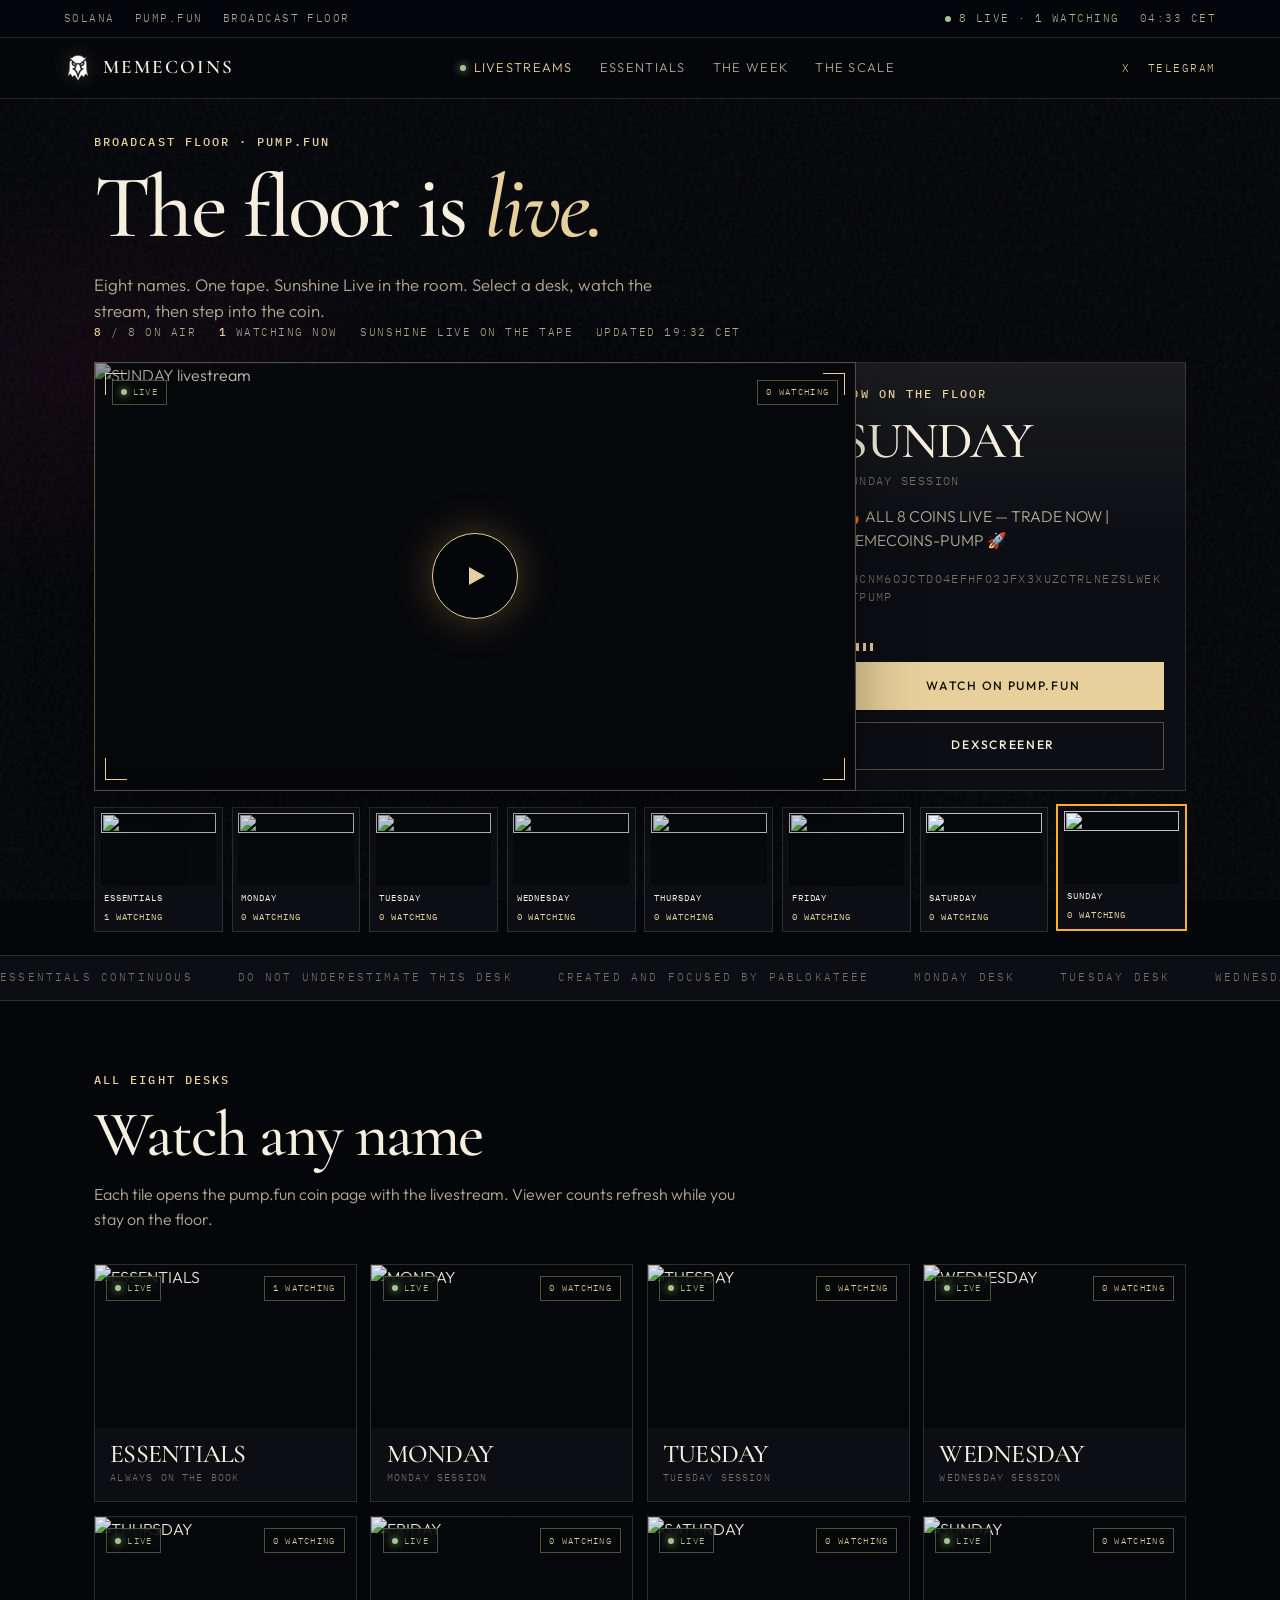
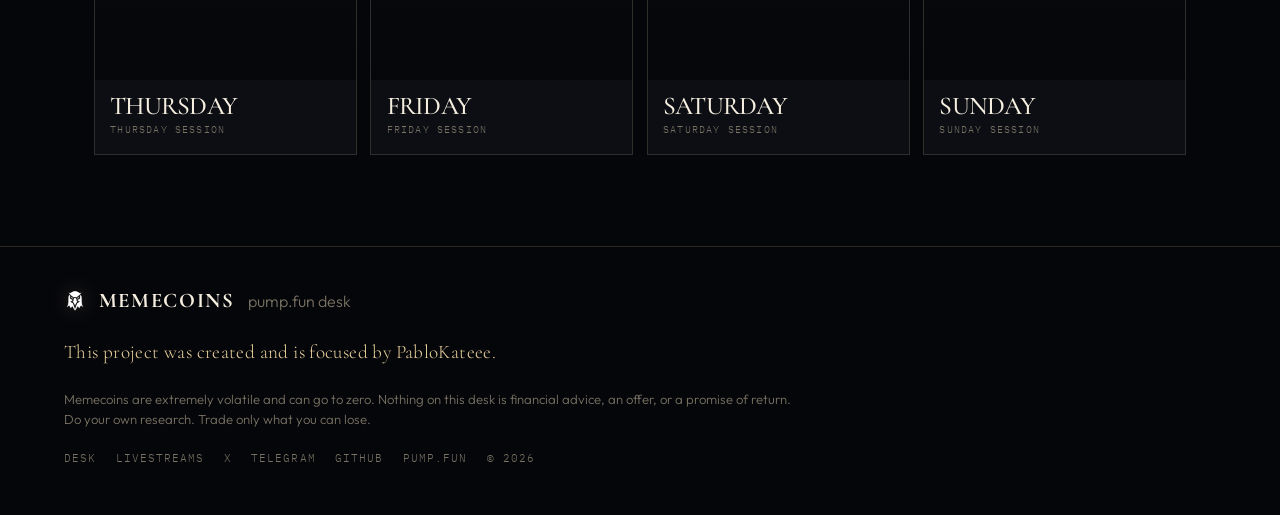
==== livestreams.html @ 0d6e2554 "Put all eight livestreams on the desk, with a broadcast floor and live viewers. Co-authored-by: Curs" ====
<!DOCTYPE html>
<html lang="en">
<head>
  <meta charset="utf-8">
  <meta name="viewport" content="width=device-width, initial-scale=1, viewport-fit=cover">
  <title>Livestreams — MEMECOINS broadcast floor</title>
  <meta name="description" content="All eight MEMECOINS livestreams on pump.fun. ESSENTIALS and the seven-day desk, with live viewers.">
  <meta name="theme-color" content="#05060a">
  <meta property="og:title" content="MEMECOINS — The floor is live">
  <meta property="og:description" content="Eight names on air. Watch the desk, then trade the coin.">
  <meta property="og:type" content="website">
  <meta property="og:image" content="assets/img/coins/essentials.jpg">
  <meta name="twitter:card" content="summary_large_image">
  <link rel="icon" href="assets/img/eagle.png" type="image/png">
  <link rel="preconnect" href="https://fonts.googleapis.com">
  <link rel="preconnect" href="https://fonts.gstatic.com" crossorigin>
  <link href="https://fonts.googleapis.com/css2?family=Cormorant+Garamond:ital,wght@0,500;0,600;1,500;1,600&family=IBM+Plex+Mono:wght@400;500&family=Outfit:wght@300;400;500;600&display=swap" rel="stylesheet">
  <link rel="stylesheet" href="assets/css/site.css?v=23">
</head>
<body class="page-live">
  <div class="grain" aria-hidden="true"></div>

  <div class="topbar">
    <span>Solana</span>
    <span>pump.fun</span>
    <span>Broadcast floor</span>
    <span class="topbar-live" id="topbar-live"><i></i> Desk open</span>
    <time id="clock" datetime="">--:-- CET</time>
  </div>

  <header class="nav">
    <a class="mark" href="index.html">
      <img class="eagle" src="assets/img/eagle.png" alt="" width="28" height="28">
      <span>MEMECOINS</span>
    </a>
    <nav class="nav-links" aria-label="Desk">
      <a class="nav-live is-on" href="livestreams.html" aria-current="page">Livestreams</a>
      <a href="index.html#essentials">Essentials</a>
      <a href="index.html#week">The week</a>
      <a href="index.html#scale">The scale</a>
    </nav>
    <div class="nav-socials">
      <a href="https://x.com/coinspumpgithub" target="_blank" rel="noopener">X</a>
      <a href="https://t.me/memecoinspump" target="_blank" rel="noopener">Telegram</a>
    </div>
  </header>

  <main id="top">
    <section class="floor-hero" id="floor">
      <p class="kicker">Broadcast floor · pump.fun</p>
      <h1>The floor is <em>live.</em></h1>
      <p class="lede">Eight names. One tape. Sunshine Live in the room. Select a desk, watch the stream, then step into the coin.</p>
      <div class="floor-tally" id="floor-tally"></div>
      <div class="floor-stage" id="floor-stage"></div>
      <div class="floor-rail" id="floor-rail" role="tablist" aria-label="Select a livestream"></div>
    </section>

    <div class="ticker" aria-hidden="true">
      <div class="ticker-track" id="ticker-track"></div>
    </div>

    <section class="panel live-panel">
      <div class="panel-head">
        <p class="kicker">All eight desks</p>
        <h2>Watch any name</h2>
        <p class="panel-lead">Each tile opens the pump.fun coin page with the livestream. Viewer counts refresh while you stay on the floor.</p>
      </div>
      <div class="live-strip floor-grid" id="floor-grid"></div>
    </section>
  </main>

  <footer class="foot">
    <div class="foot-brand">
      <img class="eagle" src="assets/img/eagle.png" alt="" width="22" height="22">
      <strong>MEMECOINS</strong>
      <span>pump.fun desk</span>
    </div>
    <p class="founder">This project was created and is focused by PabloKateee.</p>
    <p class="legal">Memecoins are extremely volatile and can go to zero. Nothing on this desk is financial advice, an offer, or a promise of return. Do your own research. Trade only what you can lose.</p>
    <div class="foot-meta">
      <a href="index.html">Desk</a>
      <a href="livestreams.html">Livestreams</a>
      <a href="https://x.com/coinspumpgithub" target="_blank" rel="noopener">X</a>
      <a href="https://t.me/memecoinspump" target="_blank" rel="noopener">Telegram</a>
      <a href="https://github.com/MEMECOINS-pump" target="_blank" rel="noopener">GitHub</a>
      <a href="https://pump.fun" rel="noopener">pump.fun</a>
      <span>© <span id="year"></span></span>
    </div>
  </footer>

  <script src="assets/js/site.js?v=23"></script>
</body>
</html>
---- assets/css/site.css ----
:root {
  --bg: #05060a;
  --bg-2: #0c0e14;
  --bg-3: #12151d;
  --line: rgba(232, 208, 156, 0.16);
  --line-strong: rgba(232, 208, 156, 0.34);
  --gold: #e8d09c;
  --gold-2: #c4a15a;
  --ink: #f6efe0;
  --muted: #b3aa96;
  --dim: #7a7364;
  --live: #a6c48d;
  --serif: "Cormorant Garamond", Georgia, serif;
  --sans: "Outfit", system-ui, sans-serif;
  --mono: "IBM Plex Mono", ui-monospace, monospace;
  --max: 1220px;
  --ease: cubic-bezier(0.22, 1, 0.36, 1);
}

*,
*::before,
*::after { box-sizing: border-box; }

html {
  scroll-behavior: smooth;
  scroll-padding-top: 88px;
  color-scheme: dark;
  overflow-x: hidden;
  overscroll-behavior-x: none;
  -webkit-text-size-adjust: 100%;
  text-size-adjust: 100%;
}

body {
  margin: 0;
  width: 100%;
  max-width: 100%;
  min-height: 100vh;
  overflow-x: hidden;
  overscroll-behavior-x: none;
  touch-action: pan-y pinch-zoom;
  background:
    radial-gradient(900px 520px at 80% 12%, rgba(232, 193, 90, 0.1), transparent 46%),
    radial-gradient(700px 480px at 8% 0%, rgba(255, 61, 154, 0.05), transparent 42%),
    var(--bg);
  color: var(--ink);
  font-family: var(--sans);
  font-weight: 300;
  line-height: 1.55;
  font-synthesis: none;
}

.grain {
  position: fixed;
  inset: 0;
  pointer-events: none;
  z-index: 1;
  opacity: 0.045;
  background-image: url("data:image/svg+xml,%3Csvg viewBox='0 0 200 200' xmlns='http://www.w3.org/2000/svg'%3E%3Cfilter id='n'%3E%3CfeTurbulence type='fractalNoise' baseFrequency='.8' numOctaves='3' stitchTiles='stitch'/%3E%3C/filter%3E%3Crect width='100%25' height='100%25' filter='url(%23n)'/%3E%3C/svg%3E");
}

img { display: block; max-width: 100%; }
a { color: inherit; text-decoration: none; }
button { font-family: inherit; cursor: pointer; }

:focus-visible {
  outline: 1px solid var(--gold);
  outline-offset: 3px;
}
h1, h2, h3 { margin: 0; font-family: var(--serif); font-weight: 500; letter-spacing: -0.03em; }
p { margin: 0; }

::selection {
  background: rgba(232, 208, 156, 0.28);
  color: var(--ink);
}

.kicker {
  margin: 0 0 1rem;
  color: var(--gold);
  font-family: var(--mono);
  font-size: 0.72rem;
  font-weight: 500;
  letter-spacing: 0.18em;
  text-transform: uppercase;
}

.topbar,
.nav,
main,
.foot { position: relative; z-index: 2; }

.topbar {
  display: flex;
  align-items: center;
  gap: 1.25rem;
  padding: 0.65rem 5vw;
  border-bottom: 1px solid var(--line);
  background: #04050a;
  color: var(--muted);
  font-family: var(--mono);
  font-size: 0.66rem;
  letter-spacing: 0.14em;
  text-transform: uppercase;
}

.topbar-live {
  display: inline-flex;
  align-items: center;
  gap: 0.45rem;
  margin-left: auto;
  color: var(--live);
}

.topbar-live i {
  width: 6px;
  height: 6px;
  border-radius: 50%;
  background: var(--live);
  animation: pulse 2.2s var(--ease) infinite;
}

.topbar time { color: var(--muted); }

@keyframes pulse {
  0% { box-shadow: 0 0 0 0 rgba(166, 196, 141, 0.5); }
  70% { box-shadow: 0 0 0 7px rgba(166, 196, 141, 0); }
  100% { box-shadow: 0 0 0 0 rgba(166, 196, 141, 0); }
}

.nav {
  position: sticky;
  top: 0;
  z-index: 20;
  display: flex;
  align-items: center;
  justify-content: space-between;
  gap: 1.5rem;
  padding: 0.95rem 5vw;
  border-bottom: 1px solid var(--line);
  background: rgba(5, 6, 10, 0.84);
  backdrop-filter: blur(18px);
}

.mark {
  display: flex;
  align-items: center;
  gap: 0.7rem;
  font-family: var(--serif);
  font-size: 1.2rem;
  font-weight: 600;
  letter-spacing: 0.1em;
}

.mark img { width: 28px; height: 28px; }

.eagle {
  display: block;
  object-fit: contain;
  filter: drop-shadow(0 0 10px rgba(232, 208, 156, 0.28));
}

.eagle-sm { width: 16px; height: 16px; }
.eagle-lg {
  width: 42px;
  height: 42px;
  margin: 0 auto 1rem;
}
.eagle-watermark {
  position: absolute;
  top: 1.1rem;
  right: 1.1rem;
  width: 36px;
  height: 36px;
  opacity: 0.55;
}

.nav-links { display: flex; gap: 1.7rem; }

.nav-links a {
  color: var(--muted);
  font-size: 0.8rem;
  letter-spacing: 0.1em;
  text-transform: uppercase;
}

.nav-links a:hover,
.nav-links a.is-on { color: var(--gold); }

.nav-live::before {
  content: "";
  display: inline-block;
  width: 6px;
  height: 6px;
  margin-right: 0.45rem;
  border-radius: 50%;
  background: var(--live);
  box-shadow: 0 0 8px var(--live);
  vertical-align: 1px;
  animation: pulse 2.2s var(--ease) infinite;
}

.nav-socials,
.hero-socials {
  display: flex;
  flex-wrap: wrap;
  gap: 1.1rem;
}

.nav-socials a,
.hero-socials a {
  color: var(--gold);
  font-family: var(--mono);
  font-size: 0.68rem;
  letter-spacing: 0.14em;
  text-transform: uppercase;
}

.nav-socials a:hover,
.hero-socials a:hover { color: var(--ink); }

.hero-socials {
  justify-content: center;
  margin-top: 1.2rem;
}

.hero {
  display: grid;
  justify-items: center;
  gap: 2rem;
  width: 100%;
  max-width: var(--max);
  margin: 0 auto;
  padding: 2.4rem 5vw 2.2rem;
  text-align: center;
}

.hero-copy { max-width: 740px; }

.lede { margin-left: auto; margin-right: auto; }

.hero-actions { justify-content: center; }

.hero h1 {
  font-size: clamp(3.1rem, 7vw, 6rem);
  line-height: 0.92;
}

.hero h1 em {
  display: block;
  margin-top: 0.08em;
  font-style: italic;
  color: var(--gold);
}

.lede {
  max-width: 38rem;
  margin-top: 1.4rem;
  color: var(--muted);
  font-size: 1.05rem;
}

.session-hud {
  display: flex;
  flex-wrap: wrap;
  justify-content: center;
  gap: 0.75rem 1.3rem;
  margin-top: 1.6rem;
  padding: 0.85rem 1.1rem;
  border: 1px solid var(--line);
  background: rgba(12, 14, 20, 0.72);
  color: #e7decd;
  font-family: var(--mono);
  font-size: 0.68rem;
  letter-spacing: 0.14em;
  text-transform: uppercase;
}

.session-hud-live {
  display: inline-flex;
  align-items: center;
  gap: 0.45rem;
  color: var(--gold);
}

.session-hud-live i {
  width: 7px;
  height: 7px;
  border-radius: 50%;
  background: var(--gold);
  animation: nowPulse 1.8s ease-out infinite;
}

.hero-actions {
  display: flex;
  flex-wrap: wrap;
  gap: 0.8rem;
  margin-top: 2rem;
}

.btn {
  display: inline-flex;
  align-items: center;
  justify-content: center;
  min-height: 48px;
  padding: 0 1.2rem;
  border: 1px solid var(--line-strong);
  font-size: 0.76rem;
  font-weight: 500;
  letter-spacing: 0.14em;
  text-transform: uppercase;
  transition: background 200ms var(--ease), color 200ms var(--ease), border-color 200ms var(--ease), transform 200ms var(--ease);
}

.btn-gold {
  background: var(--gold);
  border-color: var(--gold);
  color: #16130c;
}

.btn-gold:hover { background: #f3ddb0; }
.btn-ghost:hover { border-color: var(--gold); color: var(--gold); }

.constellation {
  --size: min(720px, 100%);
  --sat: 16.5%;
  --orbit-inset: 10%;
  position: relative;
  width: var(--size);
  aspect-ratio: 1;
  max-width: 100%;
  margin: 0 auto;
  overflow: hidden;
}

.orbit-glow {
  position: absolute;
  inset: 6%;
  border-radius: 50%;
  background: radial-gradient(circle, rgba(232, 193, 90, 0.2), transparent 70%);
  pointer-events: none;
}

.orbit-ring {
  position: absolute;
  inset: var(--orbit-inset);
  border-radius: 50%;
  border: 1px solid rgba(232, 208, 156, 0.38);
  box-shadow:
    0 0 36px rgba(232, 193, 90, 0.16),
    inset 0 0 28px rgba(232, 193, 90, 0.08);
  pointer-events: none;
  animation: spin 72s linear infinite;
}

.orbit-ring::after {
  content: "";
  position: absolute;
  inset: -7px;
  border-radius: 50%;
  border: 1px dashed rgba(232, 208, 156, 0.2);
}

.sun {
  position: absolute;
  z-index: 3;
  inset: 28%;
  border-radius: 50%;
  filter: drop-shadow(0 0 34px rgba(232, 193, 90, 0.58));
  animation: float 7s ease-in-out infinite;
}

.sun::after {
  content: "";
  position: absolute;
  inset: -9%;
  border-radius: 50%;
  border: 1px solid rgba(232, 208, 156, 0.45);
  box-shadow: 0 0 0 7px rgba(232, 193, 90, 0.08);
  pointer-events: none;
}

.sun img,
.sat img,
.medal {
  width: 100%;
  height: auto;
  aspect-ratio: 1 / 1;
  object-fit: cover;
  object-position: center;
  border-radius: 50%;
  background: #05060a;
  image-rendering: auto;
  -ms-interpolation-mode: bicubic;
}

.sun:hover { transform: scale(1.04); }

.orbit {
  position: absolute;
  inset: 0;
  animation: spin 48s linear infinite;
}

.sat-slot {
  position: absolute;
  inset: 0;
  transform: rotate(var(--a));
}

.sat {
  position: absolute;
  top: calc(var(--orbit-inset) - (var(--sat) / 2));
  left: 50%;
  width: var(--sat);
  transform: translateX(-50%) rotate(calc(var(--a) * -1));
  filter: drop-shadow(0 8px 18px rgba(0, 0, 0, 0.55));
  transition: transform 280ms var(--ease);
}

.sat img {
  animation: unspin 48s linear infinite;
  transition: filter 280ms var(--ease);
}

.sat:hover {
  transform: translateX(-50%) rotate(calc(var(--a) * -1)) scale(1.08);
}

.sat:hover img { filter: brightness(1.08); }

.sat.is-today img {
  box-shadow: 0 0 0 2px var(--accent, var(--gold)), 0 0 22px var(--accent, var(--gold));
}

@keyframes spin { to { transform: rotate(360deg); } }
@keyframes unspin { to { transform: rotate(-360deg); } }
@keyframes float {
  0%, 100% { transform: translateY(0); }
  50% { transform: translateY(-8px); }
}

.ticker {
  max-width: 100%;
  overflow: hidden;
  border-top: 1px solid var(--line);
  border-bottom: 1px solid var(--line);
  background: var(--bg-2);
}

.ticker-track {
  display: flex;
  width: max-content;
  gap: 2.8rem;
  padding: 0.85rem 0;
  animation: marquee 42s linear infinite;
}

.ticker-track span {
  color: var(--dim);
  font-family: var(--mono);
  font-size: 0.68rem;
  letter-spacing: 0.2em;
  text-transform: uppercase;
  white-space: nowrap;
}

@keyframes marquee { to { transform: translateX(-50%); } }

.panel {
  width: 100%;
  max-width: var(--max);
  margin: 0 auto;
  padding: 6rem 5vw 0;
  overflow-x: hidden;
}

.week-panel { padding-bottom: 4rem; }

.scale {
  width: 100%;
  max-width: var(--max);
  margin: 0 auto;
  padding: 2rem 5vw 5.5rem;
  overflow-x: hidden;
}

.scale-frame {
  position: relative;
  overflow: hidden;
  padding: clamp(2.2rem, 5vw, 3.6rem) clamp(1.4rem, 4vw, 3.2rem);
  border: 1px solid var(--line-strong);
  background:
    linear-gradient(180deg, rgba(232, 208, 156, 0.06), transparent 38%),
    radial-gradient(720px 280px at 88% 0%, rgba(232, 193, 90, 0.12), transparent 52%),
    var(--bg-2);
  box-shadow: inset 0 0 0 1px rgba(232, 208, 156, 0.06);
}

.scale-frame::before {
  content: "";
  position: absolute;
  inset: 10px;
  border: 1px solid rgba(232, 208, 156, 0.1);
  pointer-events: none;
}

.scale h2 {
  max-width: 16ch;
  font-size: clamp(2.8rem, 6vw, 5.2rem);
  line-height: 0.9;
}

.scale-line {
  max-width: 28rem;
  margin-top: 1.4rem;
  color: var(--gold);
  font-family: var(--serif);
  font-size: clamp(1.25rem, 2.4vw, 1.75rem);
  font-style: italic;
  line-height: 1.25;
}

.scale-copy {
  max-width: 40rem;
  margin-top: 1.15rem;
  color: var(--muted);
  font-size: 1.02rem;
}

.scale-marks {
  display: grid;
  grid-template-columns: repeat(3, minmax(0, 1fr));
  gap: 1rem 1.6rem;
  margin-top: 2.2rem;
  padding-top: 1.5rem;
  border-top: 1px solid var(--line);
}

.scale-marks p {
  color: var(--ink);
  font-size: 0.95rem;
}

.scale-marks strong {
  display: block;
  margin-bottom: 0.35rem;
  color: var(--gold);
  font-family: var(--mono);
  font-size: 0.66rem;
  font-weight: 500;
  letter-spacing: 0.16em;
}

.scale-sign {
  margin-top: 2rem;
  color: var(--gold);
  font-family: var(--serif);
  font-size: 1.15rem;
  letter-spacing: 0.04em;
}

.scale-sign em {
  font-style: italic;
}

.panel-head { max-width: 42rem; margin-bottom: 2rem; }

.panel-head h2 {
  font-size: clamp(2.5rem, 5vw, 4.2rem);
  line-height: 0.95;
}

.panel-lead {
  margin-top: 1rem;
  color: var(--muted);
}

.feature,
.coin-card {
  border: 1px solid var(--line);
  background: var(--bg-2);
}

.feature {
  display: grid;
  grid-template-columns: minmax(220px, 360px) 1fr;
  gap: 2.2rem;
  align-items: center;
  padding: 1.6rem;
}

.feature .medal {
  width: min(100%, 360px);
  margin: 0 auto;
  filter: drop-shadow(0 18px 40px rgba(232, 193, 90, 0.22));
  cursor: zoom-in;
}

.feature-copy h3 {
  font-size: clamp(2rem, 4vw, 3.2rem);
  line-height: 0.95;
}

.status,
.cadence,
.mint {
  font-family: var(--mono);
  font-size: 0.72rem;
  letter-spacing: 0.12em;
  text-transform: uppercase;
}

.status { color: var(--gold); }
.cadence { margin: 0.4rem 0 0.9rem; color: var(--dim); }
.feature-copy .blurb { color: var(--muted); max-width: 38rem; }
.mint { margin-top: 1.1rem; color: var(--dim); word-break: break-all; }

.card-actions {
  display: flex;
  flex-direction: column;
  align-items: stretch;
  gap: 0.55rem;
  width: 100%;
  margin-top: 1.15rem;
}

.coin-card .card-actions { margin-top: auto; }

.btn-brand {
  gap: 0.55rem;
  width: 100%;
}

.btn-brand img,
.btn-ico {
  width: 18px;
  height: 18px;
  object-fit: contain;
  flex: 0 0 18px;
}

.btn-brand[disabled],
.btn-brand.is-off {
  opacity: 0.38;
  cursor: default;
}

.btn-gold img { filter: none; }

.live-stats {
  display: grid;
  gap: 0.28rem;
  margin-top: 0.85rem;
  color: #d8cfc0;
  font-family: var(--mono);
  font-size: 0.66rem;
  letter-spacing: 0.08em;
  text-transform: uppercase;
  text-align: center;
}

.live-stats strong { color: var(--gold); font-weight: 500; }

.panel-head-center {
  max-width: 46rem;
  margin-left: auto;
  margin-right: auto;
  text-align: center;
}

.week-board {
  display: flex;
  flex-wrap: wrap;
  justify-content: center;
  gap: 1.15rem;
  width: 100%;
  max-width: 100%;
  overflow-x: hidden;
}

.coin-card {
  position: relative;
  display: flex;
  flex-direction: column;
  align-items: center;
  text-align: center;
  flex: 0 0 calc((100% - 3.45rem) / 4);
  width: calc((100% - 3.45rem) / 4);
  min-height: 760px;
  padding: 1.2rem 1rem 1.35rem;
  transition: border-color 200ms var(--ease), transform 200ms var(--ease), box-shadow 200ms var(--ease);
}

.coin-card::before {
  content: "";
  position: absolute;
  inset: auto 0 58% 0;
  height: 180px;
  background: radial-gradient(circle, color-mix(in srgb, var(--accent, var(--gold)) 28%, transparent), transparent 70%);
  pointer-events: none;
}

.coin-card:hover {
  border-color: color-mix(in srgb, var(--accent, var(--gold)) 70%, transparent);
  transform: translateY(-3px);
}

.coin-card.is-today {
  z-index: 1;
  border-color: var(--accent, var(--gold));
  box-shadow:
    0 0 0 1px var(--accent, var(--gold)),
    0 0 28px color-mix(in srgb, var(--accent, var(--gold)) 38%, transparent);
  animation: todayPulse 2.6s ease-in-out infinite;
}

.medal-wrap {
  position: relative;
  width: 220px;
  height: 220px;
  margin: 0 0 1rem;
}

.medal-ring {
  display: none;
}

.coin-card.is-today .medal-ring {
  display: block;
  position: absolute;
  inset: -7px;
  border-radius: 50%;
  background: conic-gradient(from 0deg, transparent 0 55%, var(--accent, var(--gold)), transparent 78%);
  animation: medalSpin 3.4s linear infinite;
  -webkit-mask: radial-gradient(farthest-side, transparent calc(100% - 2px), #000 calc(100% - 1px));
  mask: radial-gradient(farthest-side, transparent calc(100% - 2px), #000 calc(100% - 1px));
}

.coin-card .medal {
  position: relative;
  width: 220px;
  height: 220px;
  object-fit: cover;
  cursor: zoom-in;
  filter: drop-shadow(0 12px 24px rgba(0, 0, 0, 0.45));
}

.coin-card.is-today .medal {
  animation: todayGlow 2.6s ease-in-out infinite;
}

.now-tag {
  display: flex;
  align-items: center;
  justify-content: center;
  gap: 0.4rem;
  min-height: 1.15rem;
  margin-bottom: 0.55rem;
  color: var(--accent, var(--gold));
  font-family: var(--mono);
  font-size: 0.62rem;
  font-weight: 500;
  letter-spacing: 0.16em;
  text-transform: uppercase;
}

.now-dot {
  width: 7px;
  height: 7px;
  border-radius: 50%;
  background: var(--accent, var(--gold));
  box-shadow: 0 0 0 0 color-mix(in srgb, var(--accent, var(--gold)) 55%, transparent);
  animation: nowPulse 1.8s ease-out infinite;
}

.coin-card .status {
  color: #ead7a4;
  font-size: 0.68rem;
}

.coin-card h3 {
  margin: 0.35rem 0 0;
  min-height: 2.2em;
  display: flex;
  align-items: center;
  justify-content: center;
  font-size: 1.7rem;
  line-height: 1;
}

.coin-card .cadence {
  margin: 0.2rem 0 0.7rem;
  color: #b4aa96;
  font-size: 0.68rem;
}

.coin-card .blurb {
  max-width: 22ch;
  color: #eee6d6;
  font-size: 0.95rem;
  font-weight: 400;
  line-height: 1.45;
}

.trade-note {
  margin-top: auto;
  padding-top: 0.9rem;
  min-height: 3.7em;
  max-width: 24ch;
  color: var(--accent, var(--gold));
  font-size: 0.82rem;
  font-weight: 500;
  line-height: 1.4;
}

.trade-note-spacer { visibility: hidden; }

.feature-copy .card-actions { justify-content: flex-start; }
.feature-copy .live-stats { text-align: left; }


@keyframes todayPulse {
  0%, 100% { box-shadow: 0 0 0 1px var(--accent, var(--gold)), 0 0 22px color-mix(in srgb, var(--accent, var(--gold)) 28%, transparent); }
  50% { box-shadow: 0 0 0 2px var(--accent, var(--gold)), 0 0 40px color-mix(in srgb, var(--accent, var(--gold)) 52%, transparent); }
}

@keyframes todayGlow {
  0%, 100% { filter: drop-shadow(0 0 10px color-mix(in srgb, var(--accent, var(--gold)) 40%, transparent)); }
  50% { filter: drop-shadow(0 0 22px color-mix(in srgb, var(--accent, var(--gold)) 70%, transparent)); }
}

@keyframes medalSpin { to { transform: rotate(360deg); } }

@keyframes nowPulse {
  0% { box-shadow: 0 0 0 0 color-mix(in srgb, var(--accent, var(--gold)) 55%, transparent); }
  70% { box-shadow: 0 0 0 8px transparent; }
  100% { box-shadow: 0 0 0 0 transparent; }
}


.foot {
  display: grid;
  gap: 1.3rem;
  margin-top: 1rem;
  padding: 2.4rem 5vw 3rem;
  border-top: 1px solid var(--line);
}

.foot-brand {
  display: flex;
  gap: 0.8rem;
  align-items: center;
}

.foot-brand strong {
  font-family: var(--serif);
  font-size: 1.3rem;
  letter-spacing: 0.08em;
}

.foot-brand span,
.foot-meta,
.legal { color: var(--dim); }

.founder {
  max-width: 40rem;
  color: var(--gold);
  font-family: var(--serif);
  font-size: 1.2rem;
  letter-spacing: 0.02em;
}

.legal { max-width: 46rem; font-size: 0.82rem; }

.foot-meta {
  display: flex;
  gap: 1.2rem;
  font-family: var(--mono);
  font-size: 0.68rem;
  letter-spacing: 0.1em;
  text-transform: uppercase;
}

.foot-meta a:hover { color: var(--gold); }

.zoom {
  position: fixed;
  inset: 0;
  z-index: 80;
  display: grid;
  place-items: center;
  padding: 4vh 4vw;
  background: rgba(2, 3, 6, 0.86);
  backdrop-filter: blur(16px);
}

.zoom[hidden] { display: none; }

.zoom img {
  width: min(92vw, 720px);
  border-radius: 50%;
  filter: drop-shadow(0 20px 50px rgba(0, 0, 0, 0.6));
}

.zoom-close {
  position: absolute;
  top: 1.2rem;
  right: 1.2rem;
  border: 1px solid var(--line-strong);
  background: transparent;
  color: var(--ink);
  min-height: 40px;
  padding: 0 0.9rem;
  font-family: var(--mono);
  font-size: 0.68rem;
  letter-spacing: 0.14em;
  text-transform: uppercase;
  cursor: pointer;
}

.live-panel { padding-top: 4.4rem; padding-bottom: 1.2rem; }

.live-tally,
.floor-tally {
  display: flex;
  flex-wrap: wrap;
  gap: 0.7rem 1.4rem;
  margin: 0 0 1.35rem;
  color: var(--muted);
  font-family: var(--mono);
  font-size: 0.68rem;
  letter-spacing: 0.14em;
  text-transform: uppercase;
}

.live-tally strong,
.floor-tally strong {
  color: var(--gold);
  font-weight: 500;
}

.live-more { margin-top: 1.4rem; }

.live-strip,
.floor-grid {
  display: grid;
  grid-template-columns: repeat(4, minmax(0, 1fr));
  gap: 0.85rem;
}

.live-tile {
  --accent: var(--gold);
  position: relative;
  display: grid;
  overflow: hidden;
  min-width: 0;
  border: 1px solid var(--line);
  background: var(--bg-2);
  color: inherit;
  text-align: left;
  transition: border-color 220ms var(--ease), transform 220ms var(--ease), box-shadow 220ms var(--ease);
}

.live-tile.is-feature { grid-column: span 2; }

.live-tile:hover {
  border-color: color-mix(in srgb, var(--accent) 70%, transparent);
  transform: translateY(-3px);
  box-shadow: 0 18px 40px rgba(0, 0, 0, 0.28);
}

.live-tile-shot {
  position: relative;
  aspect-ratio: 16 / 10;
  overflow: hidden;
  background: #07080c;
}

.live-tile.is-feature .live-tile-shot { aspect-ratio: 16 / 8.6; }

.live-tile-shot img {
  width: 100%;
  height: 100%;
  object-fit: cover;
  filter: saturate(0.94) contrast(1.06);
  transition: transform 700ms var(--ease), filter 220ms var(--ease);
}

.live-tile:hover .live-tile-shot img {
  transform: scale(1.045);
  filter: saturate(1.05) contrast(1.08);
}

.live-tile-shot::after {
  content: "";
  position: absolute;
  inset: 0;
  background:
    linear-gradient(180deg, rgba(5, 6, 10, 0.08), transparent 28%, transparent 48%, rgba(5, 6, 10, 0.88)),
    repeating-linear-gradient(180deg, transparent 0 2px, rgba(0, 0, 0, 0.1) 3px);
  pointer-events: none;
}

.live-badge,
.live-viewers {
  position: absolute;
  z-index: 2;
  display: inline-flex;
  align-items: center;
  gap: 0.38rem;
  padding: 0.28rem 0.5rem;
  border: 1px solid rgba(166, 196, 141, 0.4);
  background: rgba(6, 9, 8, 0.78);
  color: var(--live);
  font-family: var(--mono);
  font-size: 0.58rem;
  letter-spacing: 0.14em;
  text-transform: uppercase;
  backdrop-filter: blur(8px);
}

.live-badge { top: 0.7rem; left: 0.7rem; }

.live-badge.is-off {
  border-color: var(--line);
  color: var(--dim);
}

.live-badge i {
  width: 6px;
  height: 6px;
  border-radius: 50%;
  background: var(--live);
  box-shadow: 0 0 8px var(--live);
  animation: pulse 2.2s var(--ease) infinite;
}

.live-viewers {
  top: 0.7rem;
  right: 0.7rem;
  border-color: var(--line-strong);
  color: var(--gold);
}

.live-tile-meta {
  display: grid;
  gap: 0.2rem;
  padding: 0.85rem 0.95rem 1rem;
}

.live-tile-meta h3 {
  font-size: clamp(1.2rem, 2vw, 1.7rem);
  line-height: 1;
}

.live-tile-meta p {
  color: var(--dim);
  font-family: var(--mono);
  font-size: 0.62rem;
  letter-spacing: 0.12em;
  text-transform: uppercase;
}

body.page-live {
  background:
    radial-gradient(1100px 620px at 50% -12%, rgba(232, 193, 90, 0.14), transparent 52%),
    radial-gradient(720px 480px at 8% 18%, rgba(255, 61, 154, 0.05), transparent 44%),
    var(--bg);
}

.floor-hero {
  width: 100%;
  max-width: var(--max);
  margin: 0 auto;
  padding: 2.1rem 5vw 1.4rem;
}

.floor-hero h1 {
  max-width: 16ch;
  font-size: clamp(3rem, 7vw, 5.6rem);
  line-height: 0.92;
}

.floor-hero h1 em {
  font-style: italic;
  color: var(--gold);
}

.floor-hero .lede {
  margin: 1.4rem 0 0;
  margin-right: auto;
  max-width: 36rem;
}

.floor-stage {
  display: grid;
  grid-template-columns: minmax(0, 1.75fr) minmax(240px, 0.9fr);
  gap: 1rem;
  align-items: stretch;
}

.stage-screen {
  --accent: var(--gold);
  position: relative;
  display: block;
  overflow: hidden;
  min-height: 280px;
  aspect-ratio: 16 / 9;
  border: 1px solid var(--line-strong);
  background: #07080c;
  box-shadow:
    0 0 0 1px rgba(232, 208, 156, 0.06) inset,
    0 24px 60px rgba(0, 0, 0, 0.35);
}

.stage-screen img {
  width: 100%;
  height: 100%;
  object-fit: cover;
  filter: saturate(0.96) contrast(1.08);
}

.stage-scan,
.stage-vignette,
.tick {
  position: absolute;
  pointer-events: none;
}

.stage-scan {
  inset: 0;
  background:
    linear-gradient(180deg, rgba(232, 208, 156, 0.08), transparent 18%, transparent 70%, rgba(5, 6, 10, 0.55)),
    repeating-linear-gradient(180deg, transparent 0 2px, rgba(0, 0, 0, 0.14) 3px);
  opacity: 0.55;
  mix-blend-mode: multiply;
}

.stage-vignette {
  inset: 0;
  background: radial-gradient(circle at center, transparent 42%, rgba(5, 6, 10, 0.42) 100%);
}

.tick {
  width: 22px;
  height: 22px;
  border: 1.5px solid var(--gold);
  z-index: 3;
}

.tick-tl { top: 10px; left: 10px; border-right: 0; border-bottom: 0; }
.tick-tr { top: 10px; right: 10px; border-left: 0; border-bottom: 0; }
.tick-bl { bottom: 10px; left: 10px; border-right: 0; border-top: 0; }
.tick-br { bottom: 10px; right: 10px; border-left: 0; border-top: 0; }

.stage-screen .live-badge { top: 1.05rem; left: 1.05rem; }
.stage-screen .live-viewers { top: 1.05rem; right: 1.05rem; }

.stage-play {
  position: absolute;
  inset: 0;
  z-index: 4;
  display: grid;
  place-items: center;
}

.stage-play-ring {
  width: 86px;
  height: 86px;
  display: grid;
  place-items: center;
  border: 1px solid var(--gold);
  border-radius: 50%;
  background: rgba(5, 6, 10, 0.55);
  box-shadow: 0 0 40px rgba(232, 193, 90, 0.28);
  transition: transform 220ms var(--ease), background 220ms var(--ease);
}

.stage-screen:hover .stage-play-ring {
  transform: scale(1.06);
  background: rgba(5, 6, 10, 0.72);
}

.stage-play-tri {
  width: 0;
  height: 0;
  margin-left: 4px;
  border-style: solid;
  border-width: 9px 0 9px 16px;
  border-color: transparent transparent transparent var(--gold);
}

.stage-meta {
  display: flex;
  flex-direction: column;
  justify-content: space-between;
  gap: 1.2rem;
  padding: 1.35rem 1.3rem 1.25rem;
  border: 1px solid var(--line);
  background:
    linear-gradient(180deg, rgba(232, 208, 156, 0.07), transparent 42%),
    var(--bg-2);
}

.stage-meta h2 {
  font-size: clamp(2.1rem, 4vw, 3.4rem);
  line-height: 0.92;
}

.stage-title {
  margin-top: 0.85rem;
  color: var(--muted);
  font-size: 0.98rem;
}

.stage-foot {
  display: grid;
  gap: 0.7rem;
}

.eq {
  display: flex;
  align-items: flex-end;
  gap: 4px;
  height: 26px;
}

.eq span {
  width: 3px;
  height: 8px;
  background: var(--gold);
  animation: eq 1.05s ease-in-out infinite;
}

.eq span:nth-child(2) { animation-delay: 0.12s; }
.eq span:nth-child(3) { animation-delay: 0.24s; }
.eq span:nth-child(4) { animation-delay: 0.08s; }
.eq span:nth-child(5) { animation-delay: 0.3s; }

.eq.is-off span {
  animation: none;
  opacity: 0.28;
  height: 6px;
}

@keyframes eq {
  0%, 100% { height: 6px; opacity: 0.45; }
  50% { height: 26px; opacity: 1; }
}

.floor-rail {
  display: grid;
  grid-template-columns: repeat(8, minmax(0, 1fr));
  gap: 0.55rem;
  margin-top: 1rem;
}

.rail-card {
  --accent: var(--gold);
  display: grid;
  gap: 0.35rem;
  min-width: 0;
  padding: 0.35rem 0.35rem 0.55rem;
  border: 1px solid var(--line);
  background: var(--bg-2);
  color: inherit;
  text-align: left;
  transition: border-color 200ms var(--ease), transform 200ms var(--ease);
}

.rail-card img {
  width: 100%;
  aspect-ratio: 16 / 10;
  object-fit: cover;
  background: #07080c;
}

.rail-name,
.rail-view {
  padding: 0 0.2rem;
  font-family: var(--mono);
  font-size: 0.58rem;
  letter-spacing: 0.1em;
  text-transform: uppercase;
}

.rail-name { color: var(--ink); }
.rail-view { color: var(--gold); }

.rail-card:hover,
.rail-card.is-on {
  border-color: var(--accent, var(--gold));
  transform: translateY(-2px);
}

.rail-card.is-on {
  box-shadow: 0 0 0 1px var(--accent, var(--gold));
}

.floor-grid { margin-bottom: 3.5rem; }

@media (max-width: 960px) {
  .feature {
    grid-template-columns: 1fr;
    justify-items: center;
    text-align: center;
  }
  .feature-copy { width: 100%; }
  .feature-copy .live-stats,
  .feature-copy .card-actions { text-align: center; }
  .hero { padding-top: 2.4rem; }
  .coin-card {
    flex: 0 0 calc((100% - 1.15rem) / 2);
    width: calc((100% - 1.15rem) / 2);
  }
  .floor-stage { grid-template-columns: 1fr; }
  .live-strip,
  .floor-grid { grid-template-columns: 1fr 1fr; }
  .live-tile.is-feature { grid-column: span 2; }
  .floor-rail {
    display: flex;
    overflow-x: auto;
    scroll-snap-type: x mandatory;
    -webkit-overflow-scrolling: touch;
  }
  .rail-card {
    flex: 0 0 128px;
    scroll-snap-align: start;
  }
}

@media (max-width: 720px) {
  html { scroll-padding-top: 128px; }

  .topbar {
    justify-content: center;
    flex-wrap: wrap;
    gap: 0.55rem 0.9rem;
    text-align: center;
  }

  .topbar span:nth-child(2),
  .topbar span:nth-child(3) { display: none; }

  .topbar-live { margin-left: 0; }

  .nav {
    flex-direction: column;
    align-items: center;
    justify-content: center;
    gap: 0.7rem;
    padding: 0.8rem 4vw;
    text-align: center;
  }

  .nav-socials {
    order: 2;
    justify-content: center;
    width: 100%;
  }

  .nav-links {
    order: 3;
    width: 100%;
    justify-content: center;
    flex-wrap: wrap;
    gap: 0.75rem 1.05rem;
  }

  .constellation {
    --size: min(420px, 100%);
    --sat: 18%;
    --orbit-inset: 11%;
  }

  .hero-actions {
    width: min(100%, 360px);
    flex-direction: column;
    align-items: stretch;
    margin-left: auto;
    margin-right: auto;
  }

  .panel-head,
  .panel-lead,
  .scale,
  .scale-frame,
  .scale h2,
  .scale-line,
  .scale-copy,
  .scale-sign,
  .foot,
  .founder,
  .legal {
    text-align: center;
    margin-left: auto;
    margin-right: auto;
  }

  .scale-marks {
    grid-template-columns: 1fr;
    justify-items: center;
    text-align: center;
  }

  .eagle-watermark { display: none; }

  .scale-frame { padding: 1.7rem 1.1rem 2rem; }

  .week-board {
    flex-direction: column;
    align-items: center;
  }

  .coin-card {
    flex: 0 0 auto;
    width: min(100%, 420px);
    min-height: 0;
  }

  .live-strip,
  .floor-grid { grid-template-columns: 1fr; }

  .live-tile.is-feature { grid-column: auto; }

  .floor-hero h1,
  .floor-hero .lede,
  .floor-tally { text-align: center; margin-left: auto; margin-right: auto; }

  .floor-tally { justify-content: center; }

  .live-more { justify-content: center; }

  .medal-wrap,
  .coin-card .medal {
    width: min(200px, 58vw);
    height: min(200px, 58vw);
  }

  .foot {
    justify-items: center;
    padding-bottom: calc(2.4rem + env(safe-area-inset-bottom));
  }

  .foot-brand,
  .foot-meta {
    justify-content: center;
    flex-wrap: wrap;
    text-align: center;
  }
}

@media (prefers-reduced-motion: reduce) {
  html { scroll-behavior: auto; }
  .topbar-live i,
  .orbit,
  .orbit-ring,
  .sat img,
  .sun,
  .ticker-track,
  .coin-card.is-today,
  .coin-card.is-today .medal,
  .coin-card.is-today .medal-ring,
  .now-dot,
  .nav-live::before,
  .live-badge i,
  .eq span { animation: none; }
}
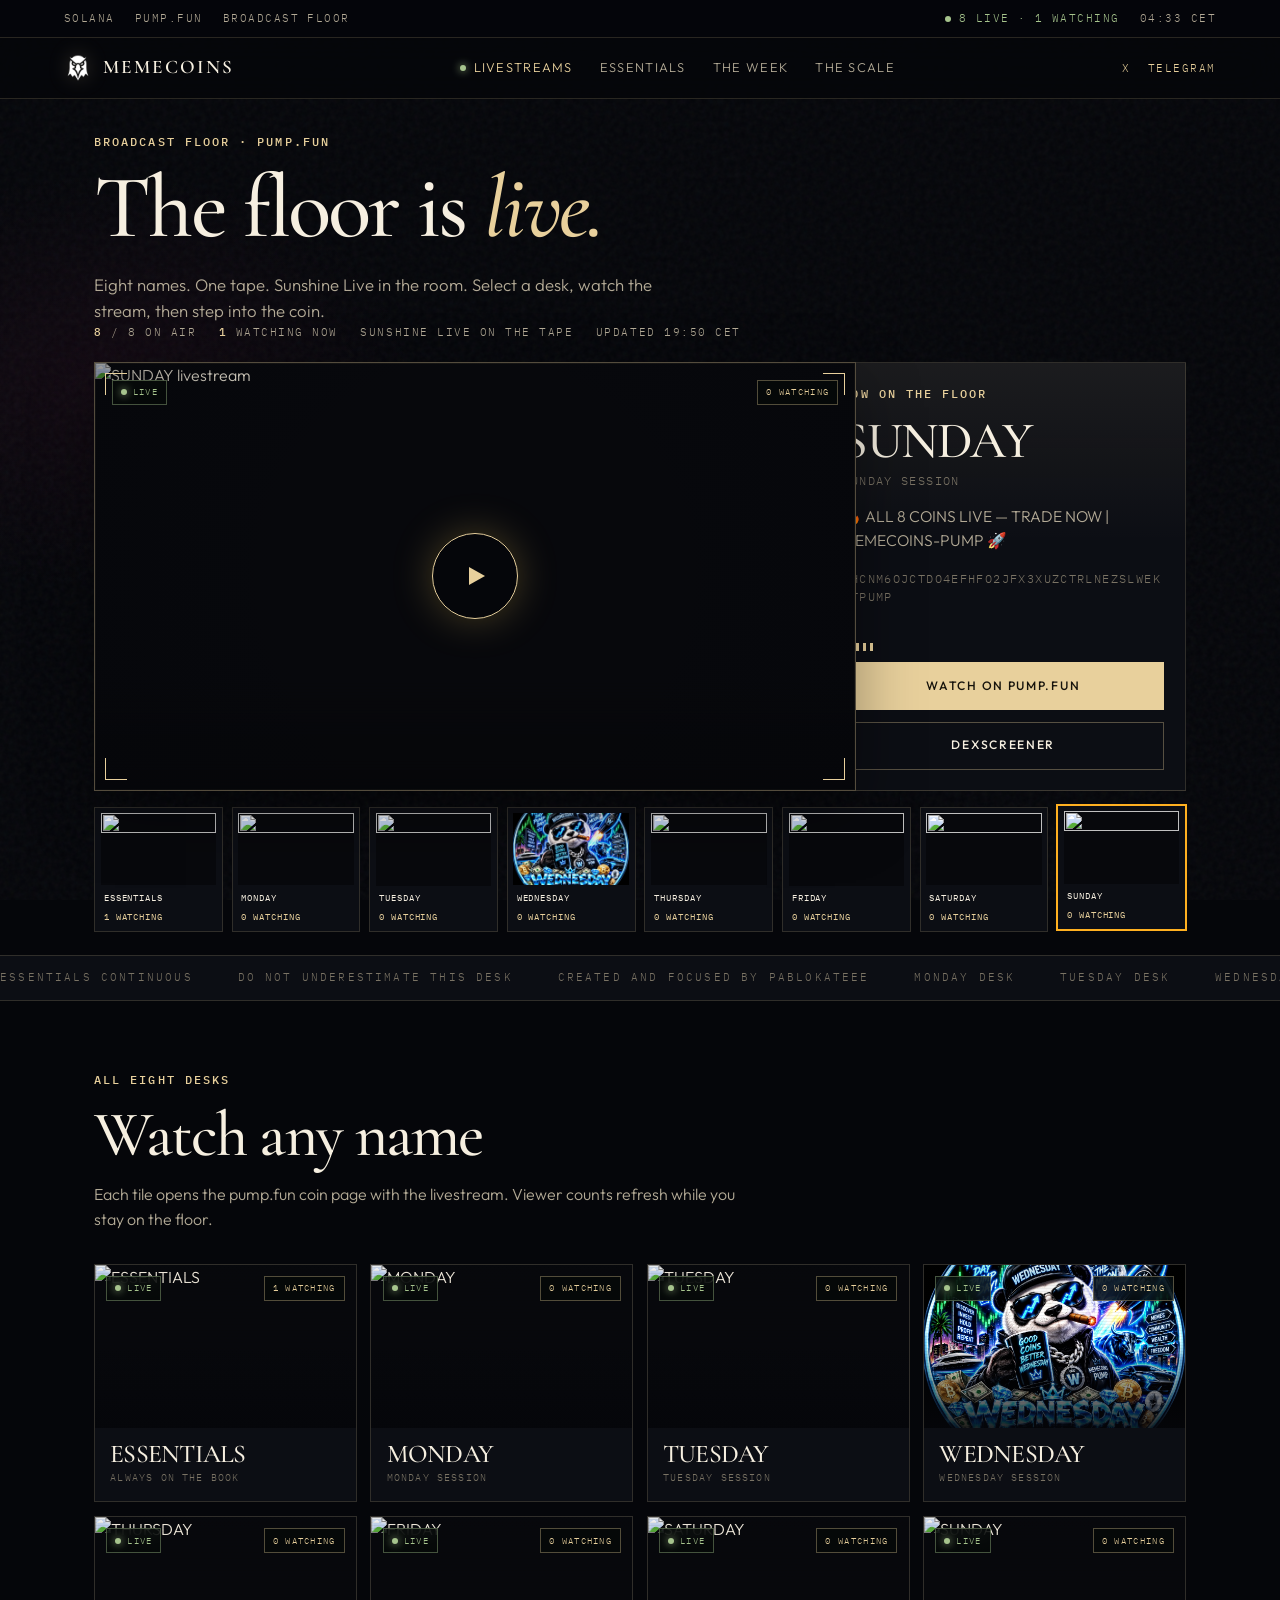
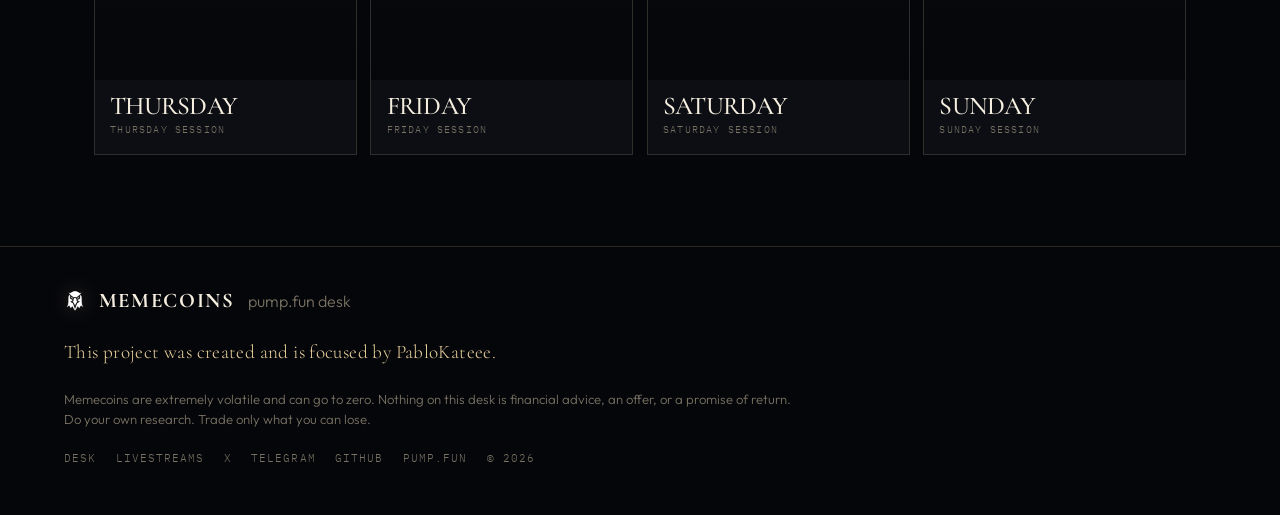
==== commit 3139f229: "Fall back to coin art when a pump.fun thumb is still the starting placeholder. Co-authored-by: Curso" ====
--- a/livestreams.html
+++ b/livestreams.html
@@ -15,7 +15,7 @@
   <link rel="preconnect" href="https://fonts.googleapis.com">
   <link rel="preconnect" href="https://fonts.gstatic.com" crossorigin>
   <link href="https://fonts.googleapis.com/css2?family=Cormorant+Garamond:ital,wght@0,500;0,600;1,500;1,600&family=IBM+Plex+Mono:wght@400;500&family=Outfit:wght@300;400;500;600&display=swap" rel="stylesheet">
-  <link rel="stylesheet" href="assets/css/site.css?v=23">
+  <link rel="stylesheet" href="assets/css/site.css?v=24">
 </head>
 <body class="page-live">
   <div class="grain" aria-hidden="true"></div>
@@ -88,6 +88,6 @@
     </div>
   </footer>
 
-  <script src="assets/js/site.js?v=23"></script>
+  <script src="assets/js/site.js?v=24"></script>
 </body>
 </html>
